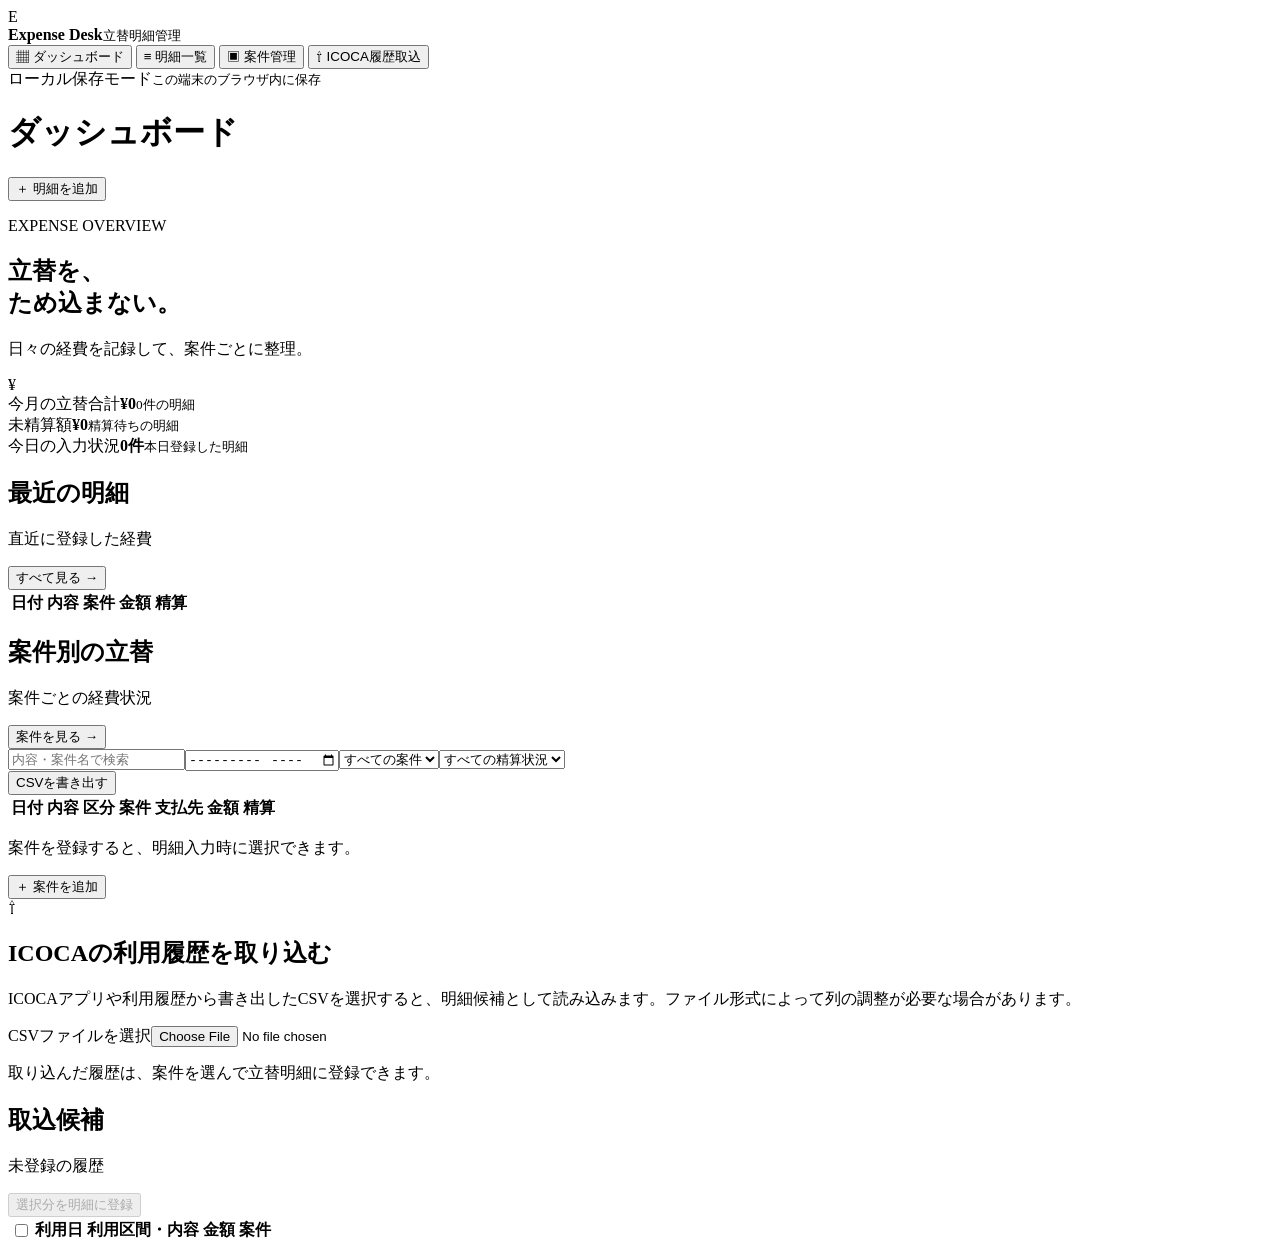
==== reimbursement/index.html @ 23e5fcaf "feat: add reimbursement expense tracker MVP" ====
<!doctype html>
<html lang="ja">
<head>
  <meta charset="utf-8">
  <meta name="viewport" content="width=device-width,initial-scale=1">
  <meta name="theme-color" content="#101827">
  <title>立替明細 | Expense Desk</title>
  <link rel="stylesheet" href="./app.css">
</head>
<body>
  <aside class="sidebar">
    <div class="brand"><span class="brand-mark">E</span><div><strong>Expense Desk</strong><small>立替明細管理</small></div></div>
    <nav aria-label="メインメニュー">
      <button class="nav-item active" data-view="dashboard"><span>▦</span> ダッシュボード</button>
      <button class="nav-item" data-view="expenses"><span>≡</span> 明細一覧</button>
      <button class="nav-item" data-view="projects"><span>▣</span> 案件管理</button>
      <button class="nav-item" data-view="import"><span>⇧</span> ICOCA履歴取込</button>
    </nav>
    <div class="sidebar-bottom"><span class="status-dot"></span> ローカル保存モード<small>この端末のブラウザ内に保存</small></div>
  </aside>
  <main class="main">
    <header class="topbar"><div><p class="eyebrow" id="today-label"></p><h1 id="page-title">ダッシュボード</h1></div><button class="button primary" id="quick-add">＋ 明細を追加</button></header>
    <section id="view-dashboard" class="view">
      <div class="welcome"><div><p class="eyebrow light">EXPENSE OVERVIEW</p><h2>立替を、<br>ため込まない。</h2><p>日々の経費を記録して、案件ごとに整理。</p></div><div class="welcome-art" aria-hidden="true">¥</div></div>
      <div class="stats">
        <article class="stat-card"><span>今月の立替合計</span><strong id="stat-month">¥0</strong><small id="stat-month-count">0件の明細</small></article>
        <article class="stat-card"><span>未精算額</span><strong id="stat-unpaid">¥0</strong><small>精算待ちの明細</small></article>
        <article class="stat-card"><span>今日の入力状況</span><strong id="stat-today">0件</strong><small>本日登録した明細</small></article>
      </div>
      <div class="section-head"><div><h2>最近の明細</h2><p>直近に登録した経費</p></div><button class="text-button" data-goto="expenses">すべて見る →</button></div>
      <div class="table-wrap"><table><thead><tr><th>日付</th><th>内容</th><th>案件</th><th>金額</th><th>精算</th></tr></thead><tbody id="recent-body"></tbody></table></div>
      <div class="section-head"><div><h2>案件別の立替</h2><p>案件ごとの経費状況</p></div><button class="text-button" data-goto="projects">案件を見る →</button></div>
      <div id="project-summary" class="project-summary"></div>
    </section>
    <section id="view-expenses" class="view hidden">
      <div class="toolbar"><div class="filters"><input id="search-expenses" type="search" placeholder="内容・案件名で検索"><input id="filter-month" type="month"><select id="filter-project"><option value="">すべての案件</option></select><select id="filter-status"><option value="">すべての精算状況</option><option value="unpaid">未精算</option><option value="paid">精算済み</option></select></div><button class="button" id="export-csv">CSVを書き出す</button></div>
      <div class="table-wrap"><table><thead><tr><th>日付</th><th>内容</th><th>区分</th><th>案件</th><th>支払先</th><th>金額</th><th>精算</th><th></th></tr></thead><tbody id="expenses-body"></tbody></table></div><p class="table-note" id="expense-count"></p>
    </section>
    <section id="view-projects" class="view hidden">
      <div class="toolbar"><p class="muted">案件を登録すると、明細入力時に選択できます。</p><button class="button primary" id="add-project">＋ 案件を追加</button></div><div id="projects-grid" class="projects-grid"></div>
    </section>
    <section id="view-import" class="view hidden">
      <div class="import-card"><div class="import-icon">⇧</div><h2>ICOCAの利用履歴を取り込む</h2><p>ICOCAアプリや利用履歴から書き出したCSVを選択すると、明細候補として読み込みます。ファイル形式によって列の調整が必要な場合があります。</p><label class="file-picker">CSVファイルを選択<input type="file" id="icoca-file" accept=".csv,text/csv"></label><p class="muted" id="import-message">取り込んだ履歴は、案件を選んで立替明細に登録できます。</p></div>
      <div class="section-head"><div><h2>取込候補</h2><p>未登録の履歴</p></div><button class="button" id="register-selected" disabled>選択分を明細に登録</button></div>
      <div class="table-wrap"><table><thead><tr><th><input type="checkbox" id="select-all-import" aria-label="すべて選択"></th><th>利用日</th><th>利用区間・内容</th><th>金額</th><th>案件</th></tr></thead><tbody id="import-body"></tbody></table></div>
    </section>
  </main>
  <dialog id="expense-dialog"><form id="expense-form" method="dialog"><div class="dialog-head"><div><p class="eyebrow">EXPENSE ENTRY</p><h2 id="expense-dialog-title">明細を追加</h2></div><button type="button" class="icon-button" id="close-expense" aria-label="閉じる">×</button></div><input type="hidden" id="expense-id"><div class="form-grid">
    <label>利用日<input type="date" id="expense-date" required></label>
    <label>金額（円）<input type="number" id="expense-amount" min="1" step="1" required placeholder="例：840"></label>
    <label class="wide">内容<input id="expense-title" required placeholder="例：大阪〜京都 交通費"></label>
    <label>経費区分<select id="expense-category"><option>交通費</option><option>食費</option><option>宿泊費</option><option>機材費</option><option>消耗品</option><option>その他</option></select></label>
    <label>案件<select id="expense-project"><option value="">案件未設定</option></select></label>
    <label class="wide">支払先・利用区間<input id="expense-payee" placeholder="例：JR西日本 / 大阪→京都"></label>
    <label class="wide">備考<textarea id="expense-note" rows="3" placeholder="必要な補足"></textarea></label>
    <label class="checkbox-label wide"><input type="checkbox" id="expense-paid"> 精算済みにする</label>
  </div><div class="dialog-actions"><button type="button" class="button" id="cancel-expense">キャンセル</button><button type="submit" class="button primary">保存する</button></div></form></dialog>
  <dialog id="project-dialog"><form id="project-form" method="dialog"><div class="dialog-head"><div><p class="eyebrow">PROJECT</p><h2>案件を追加</h2></div><button type="button" class="icon-button" id="close-project" aria-label="閉じる">×</button></div><div class="form-grid"><label class="wide">案件名<input id="project-name" required placeholder="例：BEAT ○○篇"></label><label class="wide">クライアント名<input id="project-client" placeholder="例：株式会社○○"></label><label class="wide">メモ<input id="project-note" placeholder="任意"></label></div><div class="dialog-actions"><button type="button" class="button" id="cancel-project">キャンセル</button><button type="submit" class="button primary">登録する</button></div></form></dialog>
  <div id="toast" role="status" aria-live="polite"></div>
  <script src="./app.js"></script>
</body>
</html>
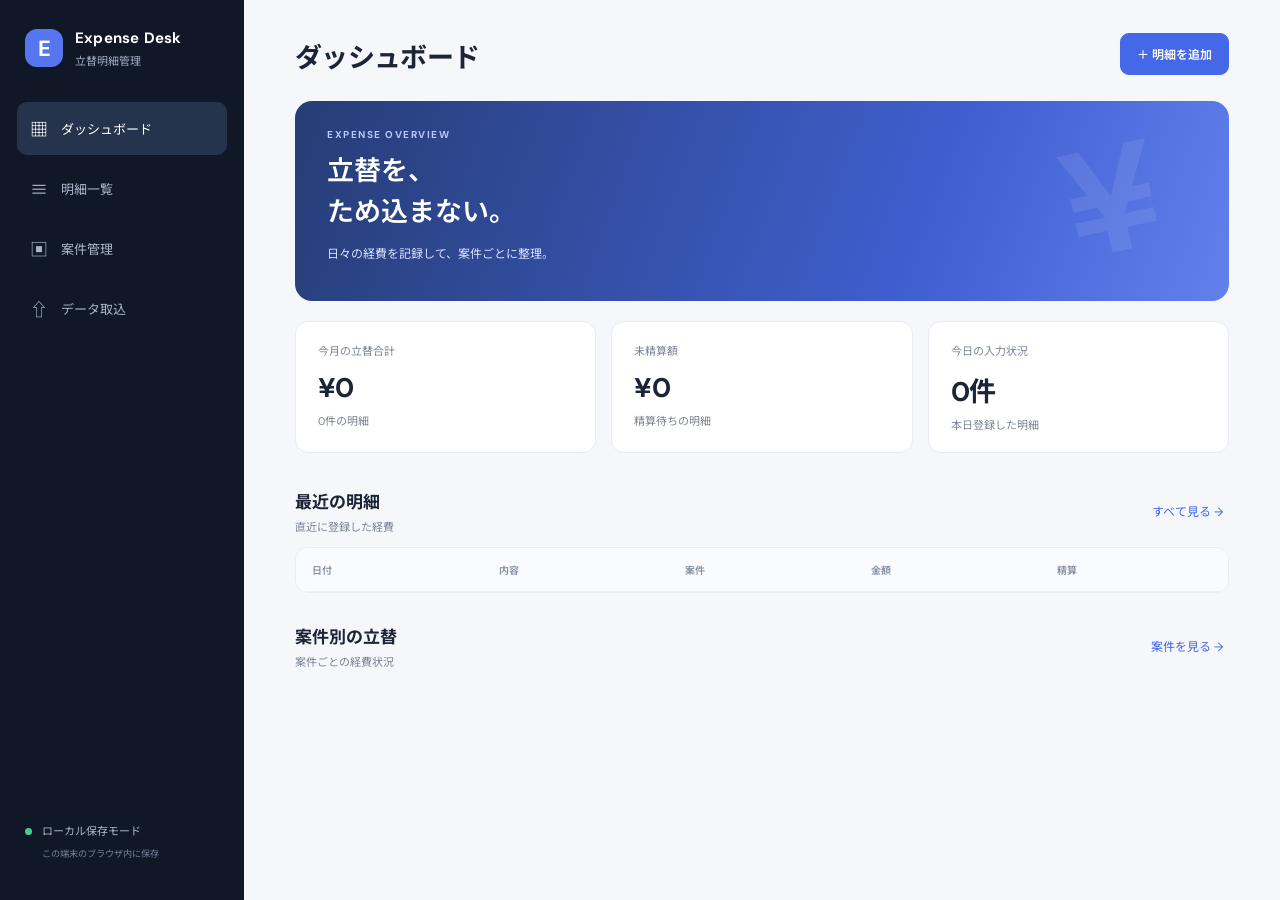
==== commit 44ea247f: "Expand expense import UI for multiple file types" ====
--- a/reimbursement/index.html
+++ b/reimbursement/index.html
@@ -14,7 +14,7 @@
       <button class="nav-item active" data-view="dashboard"><span>▦</span> ダッシュボード</button>
       <button class="nav-item" data-view="expenses"><span>≡</span> 明細一覧</button>
       <button class="nav-item" data-view="projects"><span>▣</span> 案件管理</button>
-      <button class="nav-item" data-view="import"><span>⇧</span> ICOCA履歴取込</button>
+      <button class="nav-item" data-view="import"><span>⇧</span> データ取込</button>
     </nav>
     <div class="sidebar-bottom"><span class="status-dot"></span> ローカル保存モード<small>この端末のブラウザ内に保存</small></div>
   </aside>
@@ -40,9 +40,9 @@
       <div class="toolbar"><p class="muted">案件を登録すると、明細入力時に選択できます。</p><button class="button primary" id="add-project">＋ 案件を追加</button></div><div id="projects-grid" class="projects-grid"></div>
     </section>
     <section id="view-import" class="view hidden">
-      <div class="import-card"><div class="import-icon">⇧</div><h2>ICOCAの利用履歴を取り込む</h2><p>ICOCAアプリや利用履歴から書き出したCSVを選択すると、明細候補として読み込みます。ファイル形式によって列の調整が必要な場合があります。</p><label class="file-picker">CSVファイルを選択<input type="file" id="icoca-file" accept=".csv,text/csv"></label><p class="muted" id="import-message">取り込んだ履歴は、案件を選んで立替明細に登録できます。</p></div>
+      <div class="import-card"><div class="import-icon">⇧</div><h2>経費データをまとめて取り込む</h2><p>ICOCA履歴、領収書、レシート、カード明細、iCal予定を読み込みます。画像やPDFはブラウザ上で文字を読み取り、登録前に候補を確認できます。</p><label class="file-picker">ファイルを選択（複数可）<input type="file" id="expense-files" multiple accept=".csv,.tsv,.txt,.json,.ics,.ical,.xlsx,.xls,.pdf,.jpg,.jpeg,.png,.webp,.heic"></label><p class="import-formats">CSV・TSV・Excel・PDF・画像・iCal・テキスト</p><div id="import-progress" class="import-progress hidden"></div><p class="muted" id="import-message">ファイルはこのブラウザ内で処理します。AIサーバーへ領収書を送信しません。</p></div>
       <div class="section-head"><div><h2>取込候補</h2><p>未登録の履歴</p></div><button class="button" id="register-selected" disabled>選択分を明細に登録</button></div>
-      <div class="table-wrap"><table><thead><tr><th><input type="checkbox" id="select-all-import" aria-label="すべて選択"></th><th>利用日</th><th>利用区間・内容</th><th>金額</th><th>案件</th></tr></thead><tbody id="import-body"></tbody></table></div>
+      <div class="table-wrap"><table><thead><tr><th><input type="checkbox" id="select-all-import" aria-label="すべて選択"></th><th>利用日</th><th>内容・読み取り元</th><th>金額</th><th>案件</th></tr></thead><tbody id="import-body"></tbody></table></div>
     </section>
   </main>
   <dialog id="expense-dialog"><form id="expense-form" method="dialog"><div class="dialog-head"><div><p class="eyebrow">EXPENSE ENTRY</p><h2 id="expense-dialog-title">明細を追加</h2></div><button type="button" class="icon-button" id="close-expense" aria-label="閉じる">×</button></div><input type="hidden" id="expense-id"><div class="form-grid">
--- a/reimbursement/app.css
+++ b/reimbursement/app.css
@@ -0,0 +1,5 @@
+@import url('https://fonts.googleapis.com/css2?family=DM+Sans:wght@400;500;600;700&family=Noto+Sans+JP:wght@400;500;600;700&display=swap');
+:root{font-family:'DM Sans','Noto Sans JP',sans-serif;color:#1c2535;background:#f5f7fb;font-synthesis:none;--navy:#101827;--muted:#7b8495;--line:#e8ebf1;--blue:#4468e8;--blue-soft:#eef2ff;--green:#16865b;--green-soft:#e9f7f0}
+*{box-sizing:border-box}body{margin:0;min-height:100vh}.sidebar{position:fixed;inset:0 auto 0 0;width:244px;background:var(--navy);color:#fff;padding:28px 17px;display:flex;flex-direction:column}.brand{display:flex;align-items:center;gap:12px;padding:0 8px 34px}.brand-mark{width:38px;height:38px;border-radius:12px;background:#5576ef;display:grid;place-items:center;font-size:22px;font-weight:700}.brand strong{display:block;font-size:15px;letter-spacing:.2px}.brand small{display:block;color:#9ca8be;font-size:11px;margin-top:4px}.sidebar nav{display:grid;gap:7px}.nav-item{border:0;background:transparent;color:#aab4c8;padding:13px 12px;text-align:left;border-radius:10px;font:inherit;font-size:13px;cursor:pointer;display:flex;align-items:center;gap:12px}.nav-item span{font-size:18px;width:20px;text-align:center}.nav-item:hover,.nav-item.active{background:#25334c;color:#fff}.sidebar-bottom{margin-top:auto;font-size:11px;color:#aab4c8;padding:12px 8px}.sidebar-bottom small{display:block;padding:8px 0 0 17px;color:#74829a}.status-dot{display:inline-block;width:7px;height:7px;background:#42ce95;border-radius:50%;margin-right:7px}.main{margin-left:244px;padding:32px clamp(22px,4vw,58px);max-width:1700px}.topbar{display:flex;align-items:center;justify-content:space-between;margin-bottom:26px}.topbar h1{font-size:27px;margin:4px 0 0;letter-spacing:-.7px}.eyebrow{font-size:10px;font-weight:700;letter-spacing:1.5px;color:#8b95a7;margin:0}.button{border:1px solid #dfe4ee;background:#fff;color:#29344a;border-radius:9px;padding:11px 16px;font:inherit;font-size:12px;font-weight:600;cursor:pointer;white-space:nowrap}.button:hover{border-color:#aebbe0}.button.primary{background:var(--blue);border-color:var(--blue);color:#fff}.button:disabled{opacity:.45;cursor:not-allowed}.welcome{background:linear-gradient(110deg,#263d75,#405fd0 68%,#6381ed);border-radius:17px;padding:27px 32px;color:#fff;display:flex;justify-content:space-between;align-items:center;min-height:190px;overflow:hidden}.welcome .eyebrow{color:#b9c9ff}.welcome h2{font-size:27px;line-height:1.5;margin:10px 0;font-weight:600}.welcome p:last-child{font-size:12px;color:#d8e1ff}.welcome-art{font-size:150px;font-weight:700;color:#ffffff16;line-height:.8;margin-right:4%;transform:rotate(-12deg)}.stats{display:grid;grid-template-columns:repeat(3,minmax(0,1fr));gap:15px;margin:20px 0 35px}.stat-card{background:#fff;border:1px solid var(--line);border-radius:13px;padding:20px 22px}.stat-card span,.stat-card small{display:block;color:var(--muted);font-size:11px}.stat-card strong{display:block;font-size:27px;letter-spacing:-.7px;margin:12px 0 7px}.section-head{display:flex;align-items:center;justify-content:space-between;margin:30px 0 13px}.section-head h2{font-size:17px;margin:0 0 5px}.section-head p,.muted{font-size:11px;color:var(--muted);margin:0}.text-button{border:0;background:none;color:var(--blue);font:inherit;font-size:12px;cursor:pointer}.table-wrap{background:#fff;border:1px solid var(--line);border-radius:13px;overflow:auto}table{border-collapse:collapse;width:100%;font-size:12px;white-space:nowrap}th{font-size:10px;color:#8791a3;font-weight:600;text-align:left;background:#fafbfe}th,td{padding:14px 16px;border-bottom:1px solid #edf0f5}tbody tr:last-child td{border-bottom:0}td.amount{font-weight:700;font-variant-numeric:tabular-nums}td .sub{display:block;color:#9aa2b1;font-size:10px;margin-top:4px}.pill{display:inline-block;border-radius:20px;padding:5px 9px;font-size:10px;font-weight:600}.pill.paid{background:var(--green-soft);color:var(--green)}.pill.unpaid{background:#fff4e5;color:#b66b15}.empty{text-align:center;color:#929bad;padding:35px 15px}.project-summary{display:grid;grid-template-columns:repeat(3,minmax(0,1fr));gap:12px}.project-mini,.project-card{background:#fff;border:1px solid var(--line);border-radius:12px;padding:17px}.project-mini strong,.project-card h3{display:block;font-size:13px;margin:0 0 8px}.project-mini span,.project-card p{font-size:11px;color:var(--muted)}.project-mini b{display:block;margin-top:14px;font-size:20px}.toolbar{display:flex;justify-content:space-between;gap:12px;align-items:center;margin:0 0 15px}.filters{display:flex;gap:8px;flex-wrap:wrap}.filters input,.filters select{height:39px;border:1px solid #e0e5ef;border-radius:8px;background:#fff;padding:0 10px;font:inherit;font-size:11px;color:#364156}.filters input[type=search]{min-width:210px}.table-note{font-size:11px;color:var(--muted);margin:12px 2px}.projects-grid{display:grid;grid-template-columns:repeat(3,minmax(0,1fr));gap:14px}.project-card .client{color:var(--muted);font-size:11px}.project-card .project-total{font-size:22px;font-weight:700;margin:18px 0 4px}.project-card .project-meta{display:flex;justify-content:space-between;align-items:center;margin-top:16px}.project-card button{font:inherit;font-size:11px;color:var(--blue);border:0;background:none;cursor:pointer}.import-card{background:#fff;border:1px solid var(--line);border-radius:14px;padding:28px;max-width:800px}.import-icon{width:44px;height:44px;border-radius:12px;background:var(--blue-soft);color:var(--blue);display:grid;place-items:center;font-size:24px}.import-card h2{font-size:19px;margin:18px 0 8px}.import-card p{font-size:12px;color:var(--muted);line-height:1.8;max-width:620px}.file-picker{display:inline-block;background:#f4f6fc;border:1px dashed #b7c3e5;border-radius:9px;padding:12px 17px;color:var(--blue);font-size:12px;font-weight:600;cursor:pointer;margin:10px 0}.file-picker input{display:block;margin-top:8px;font-size:11px;color:#69758c}.hidden{display:none!important}dialog{border:0;border-radius:16px;padding:0;width:min(620px,calc(100vw - 28px));box-shadow:0 25px 90px #11182740}dialog::backdrop{background:#11182775;backdrop-filter:blur(3px)}dialog form{padding:25px}.dialog-head{display:flex;justify-content:space-between;align-items:center;margin-bottom:22px}.dialog-head h2{font-size:20px;margin:6px 0}.icon-button{border:0;background:#f2f4f8;border-radius:8px;width:34px;height:34px;font-size:20px;cursor:pointer}.form-grid{display:grid;grid-template-columns:1fr 1fr;gap:14px}.form-grid label{display:grid;gap:7px;font-size:11px;font-weight:600;color:#596478}.form-grid input,.form-grid select,.form-grid textarea{width:100%;border:1px solid #dfe4ed;border-radius:8px;padding:11px;font:inherit;font-size:12px;color:#263246;background:#fff}.form-grid textarea{resize:vertical}.form-grid .wide{grid-column:1/-1}.form-grid .checkbox-label{display:flex;align-items:center;gap:8px}.checkbox-label input{width:auto}.dialog-actions{display:flex;justify-content:flex-end;gap:9px;margin-top:23px}#toast{position:fixed;right:25px;bottom:25px;background:#172338;color:white;padding:12px 17px;border-radius:9px;font-size:12px;box-shadow:0 8px 30px #0002;opacity:0;transform:translateY(10px);pointer-events:none;transition:.2s}#toast.show{opacity:1;transform:translateY(0)}
+@media(max-width:1050px){.sidebar{width:205px}.main{margin-left:205px;padding:25px}.projects-grid,.project-summary{grid-template-columns:repeat(2,minmax(0,1fr))}.stats{gap:10px}.stat-card{padding:17px}.stat-card strong{font-size:22px}}
+@media(max-width:720px){.sidebar{position:sticky;top:0;width:100%;height:auto;padding:10px 12px;z-index:5;display:block}.brand{padding:0 5px 9px}.brand-mark{width:31px;height:31px}.sidebar nav{display:flex;overflow:auto;gap:4px}.nav-item{padding:9px 11px;white-space:nowrap;font-size:11px}.nav-item span{display:none}.sidebar-bottom{display:none}.main{margin:0;padding:20px 14px}.topbar h1{font-size:23px}.topbar .button{padding:10px 12px}.welcome{padding:22px;min-height:165px}.welcome h2{font-size:23px}.welcome-art{font-size:95px;margin-right:0}.stats{grid-template-columns:1fr;gap:9px;margin:14px 0 26px}.stat-card{padding:14px 17px}.stat-card strong{margin:7px 0;font-size:21px}.project-summary,.projects-grid{grid-template-columns:1fr}.toolbar{align-items:flex-start;flex-direction:column}.filters{width:100%}.filters input,.filters select{flex:1;min-width:120px}.filters input[type=search]{min-width:100%}.form-grid{grid-template-columns:1fr}.form-grid .wide{grid-column:auto}.dialog-actions .button{flex:1}.import-card{padding:20px}}
